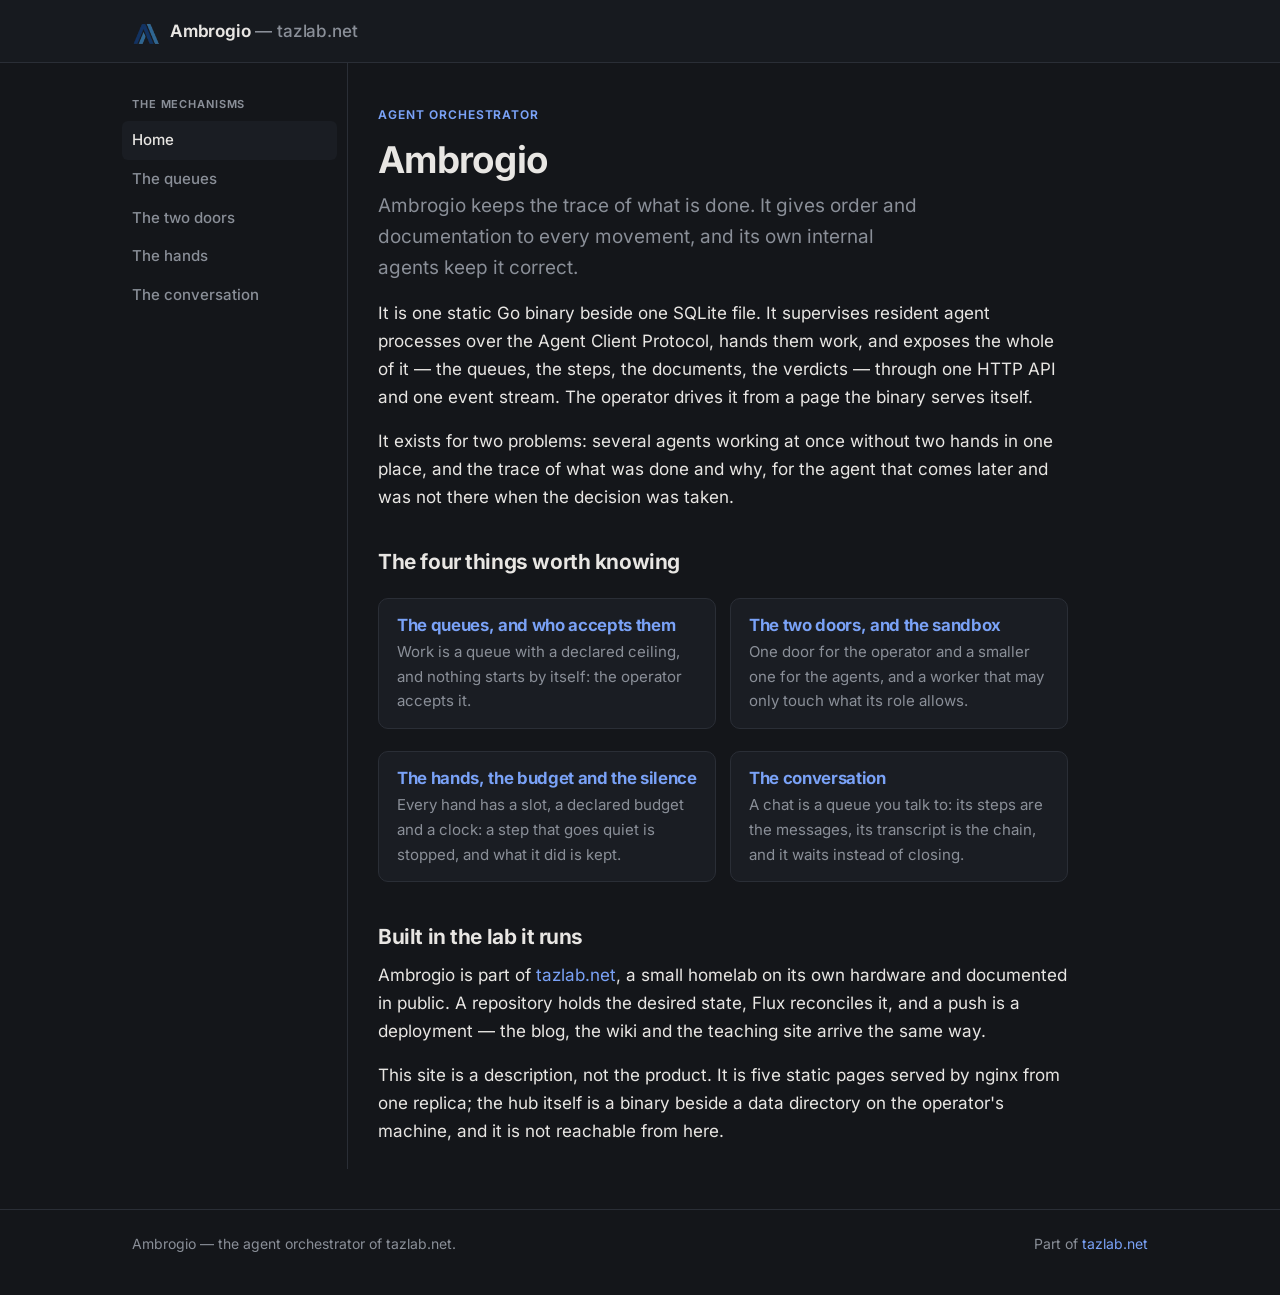
==== ambrogio-site/site/index.html @ 3ec3ca7d "the work of one task, committed by the worker before the delivery" ====
<!doctype html>
<html lang="en">
<head>
<meta charset="utf-8">
<meta name="viewport" content="width=device-width, initial-scale=1">
<title>Ambrogio — the agent orchestrator of tazlab.net</title>
<meta name="description" content="Ambrogio is one binary that supervises resident AI agents, carries their work in queues, and keeps the trace of what was done and why.">
<link rel="icon" href="favicon.ico">
<link rel="stylesheet" href="styles.css">
</head>
<body>
<header class="site-header">
  <div class="wrap">
    <a class="brand" href="index.html">
      <img src="logo.png" width="28" height="28" alt="">
      <span class="name">Ambrogio<span class="tld"> — tazlab.net</span></span>
    </a>
  </div>
</header>

<div class="wrap">
  <div class="shell">
    <nav class="side-menu" aria-label="Site">
      <p class="menu-label">The mechanisms</p>
      <a href="index.html" aria-current="page">Home</a>
      <a href="queues.html">The queues</a>
      <a href="doors.html">The two doors</a>
      <a href="hands.html">The hands</a>
      <a href="conversation.html">The conversation</a>
    </nav>

    <main>
      <p class="eyebrow">Agent orchestrator</p>
      <h1>Ambrogio</h1>
      <p class="lead">Ambrogio keeps the trace of what is done. It gives order and
        documentation to every movement, and its own internal agents keep it correct.</p>

      <p>It is one static Go binary beside one SQLite file. It supervises resident agent
        processes over the Agent Client Protocol, hands them work, and exposes the whole of it
        — the queues, the steps, the documents, the verdicts — through one HTTP API and one
        event stream. The operator drives it from a page the binary serves itself.</p>

      <p>It exists for two problems: several agents working at once without two hands in one
        place, and the trace of what was done and why, for the agent that comes later and was
        not there when the decision was taken.</p>

      <h2>The four things worth knowing</h2>
      <ul class="cards">
        <li class="card">
          <h3><a href="queues.html">The queues, and who accepts them</a></h3>
          <p>Work is a queue with a declared ceiling, and nothing starts by itself: the
            operator accepts it.</p>
        </li>
        <li class="card">
          <h3><a href="doors.html">The two doors, and the sandbox</a></h3>
          <p>One door for the operator and a smaller one for the agents, and a worker that may
            only touch what its role allows.</p>
        </li>
        <li class="card">
          <h3><a href="hands.html">The hands, the budget and the silence</a></h3>
          <p>Every hand has a slot, a declared budget and a clock: a step that goes quiet is
            stopped, and what it did is kept.</p>
        </li>
        <li class="card">
          <h3><a href="conversation.html">The conversation</a></h3>
          <p>A chat is a queue you talk to: its steps are the messages, its transcript is the
            chain, and it waits instead of closing.</p>
        </li>
      </ul>

      <h2>Built in the lab it runs</h2>
      <p>Ambrogio is part of <a href="https://tazlab.net">tazlab.net</a>, a small homelab on
        its own hardware and documented in public. A repository holds the desired state, Flux
        reconciles it, and a push is a deployment — the blog, the wiki and the teaching site
        arrive the same way.</p>
      <p>This site is a description, not the product. It is five static pages served by nginx
        from one replica; the hub itself is a binary beside a data directory on the operator's
        machine, and it is not reachable from here.</p>
    </main>
  </div>
</div>

<footer class="site-footer">
  <div class="wrap">
    <span>Ambrogio — the agent orchestrator of tazlab.net.</span>
    <span>Part of <a href="https://tazlab.net">tazlab.net</a></span>
  </div>
</footer>
</body>
</html>
---- ambrogio-site/site/styles.css ----
/* ambrogio.tazlab.net — one stylesheet, no framework, no CDN, no build step, no JavaScript.
   The palette is the product's own, read from ambrogio/v2/api/ui/app.css:15-16. */

@font-face {
  font-family: "Inter";
  font-style: normal;
  font-weight: 100 900;
  font-display: swap;
  src: url("fonts/inter.woff2") format("woff2");
}

:root {
  --bg: #14161a;        /* the ground */
  --panel: #1a1d23;     /* cards, code, the menu's active row */
  --bar: #171a1f;       /* the header — the engine's own bar ground */
  --fg: #e8e6e3;        /* body text */
  --dim: #8a8f98;       /* secondary text and idle menu links */
  --line: #2a2e36;      /* rules and borders */
  --accent: #7aa2f7;    /* links, the current page, focus */
  --radius: 10px;
  --measure: 720px;
  --sans: "Inter", system-ui, -apple-system, "Segoe UI", Roboto, Helvetica, Arial, sans-serif;
  --mono: ui-monospace, SFMono-Regular, "SF Mono", Menlo, Consolas, "Liberation Mono", monospace;
}

* { box-sizing: border-box; }

html { -webkit-text-size-adjust: 100%; }

body {
  margin: 0;
  background: var(--bg);
  color: var(--fg);
  font-family: var(--sans);
  font-size: 17px;
  line-height: 1.65;
  text-rendering: optimizeLegibility;
  -webkit-font-smoothing: antialiased;
}

a { color: var(--accent); text-decoration: none; }
a:hover { text-decoration: underline; }
a:focus-visible { outline: 2px solid var(--accent); outline-offset: 2px; border-radius: 3px; }

.wrap { max-width: 1060px; margin: 0 auto; padding: 0 22px; }

/* Header */
.site-header { background: var(--bar); border-bottom: 1px solid var(--line); }
.site-header .wrap { display: flex; align-items: center; min-height: 62px; padding-top: 10px; padding-bottom: 10px; }
.brand { display: inline-flex; align-items: center; gap: 10px; color: var(--fg); font-weight: 650; letter-spacing: -0.01em; }
.brand:hover { text-decoration: none; }
.brand img { display: block; width: 28px; height: 28px; }
.brand .name { font-size: 17px; }
.brand .tld { color: var(--dim); font-weight: 500; }

/* Side menu, and the page beside it */
.shell { display: grid; grid-template-columns: 216px minmax(0, 1fr); }
.side-menu { border-right: 1px solid var(--line); padding: 32px 20px 40px 0; }
.side-menu .menu-label { text-transform: uppercase; letter-spacing: 0.08em; font-size: 11px; font-weight: 650; color: var(--dim); margin: 0 0 8px; }
.side-menu a { display: block; padding: 7px 10px; margin: 0 -10px; border-radius: 6px; color: var(--dim); font-size: 15px; font-weight: 500; }
.side-menu a:hover { background: var(--panel); color: var(--fg); text-decoration: none; }
.side-menu a[aria-current="page"] { background: var(--panel); color: var(--fg); }

main { display: block; padding: 42px 0 8px 30px; max-width: var(--measure); }

/* Type */
h1, h2, h3 { line-height: 1.2; letter-spacing: -0.02em; font-weight: 680; }
h1 { font-size: 2.3rem; margin: 0 0 0.5rem; }
h2 { font-size: 1.3rem; margin: 2.4rem 0 0.7rem; }
h3 { font-size: 1.05rem; margin: 1.6rem 0 0.4rem; }
p { margin: 0 0 1rem; }
.lead { font-size: 1.18rem; color: var(--dim); max-width: 46ch; }
.eyebrow { text-transform: uppercase; letter-spacing: 0.08em; font-size: 12px; font-weight: 650; color: var(--accent); margin: 0 0 0.8rem; }
ul, ol { padding-left: 1.15rem; }
li { margin: 0.25rem 0; }
li strong { color: var(--fg); }
hr { border: 0; border-top: 1px solid var(--line); margin: 2.4rem 0; }

code { font-family: var(--mono); font-size: 0.86em; background: var(--panel); padding: 0.12em 0.4em; border-radius: 5px; }
pre { font-family: var(--mono); font-size: 0.84rem; line-height: 1.55; background: var(--panel); border: 1px solid var(--line); border-radius: var(--radius); padding: 14px 16px; overflow-x: auto; }
pre code { background: none; padding: 0; font-size: inherit; }

/* The four deep dives */
.cards { display: grid; grid-template-columns: repeat(2, 1fr); gap: 14px; margin: 1.2rem 0 0; padding: 0; list-style: none; }
.card { border: 1px solid var(--line); border-radius: var(--radius); padding: 16px 18px 14px; background: var(--panel); }
.card:hover { border-color: var(--accent); }
.card h3 { margin: 0; }
.card p { color: var(--dim); font-size: 15px; margin: 0.3rem 0 0; }

/* The delivery lane — the one diagram on the site */
.lane { display: flex; flex-wrap: wrap; align-items: center; gap: 8px; margin: 1rem 0 1.4rem; padding: 0; list-style: none; }
.lane .step { border: 1px solid var(--line); border-radius: 8px; padding: 7px 11px; font-size: 14px; font-weight: 550; background: var(--panel); white-space: nowrap; }
.lane .arrow { color: var(--dim); font-size: 14px; }

/* Footer */
.site-footer { border-top: 1px solid var(--line); margin-top: 40px; padding: 22px 0 40px; color: var(--dim); font-size: 14px; }
.site-footer .wrap { display: flex; flex-wrap: wrap; justify-content: space-between; gap: 10px; }

@media (max-width: 720px) {
  body { font-size: 16px; }
  h1 { font-size: 1.9rem; }
  .shell { grid-template-columns: 1fr; }
  .side-menu { display: flex; flex-wrap: wrap; gap: 6px; border-right: 0; border-bottom: 1px solid var(--line); padding: 12px 0; }
  .side-menu .menu-label { display: none; }
  .side-menu a { margin: 0; padding: 6px 9px; }
  main { padding: 30px 0 8px; }
  .cards { grid-template-columns: 1fr; }
}
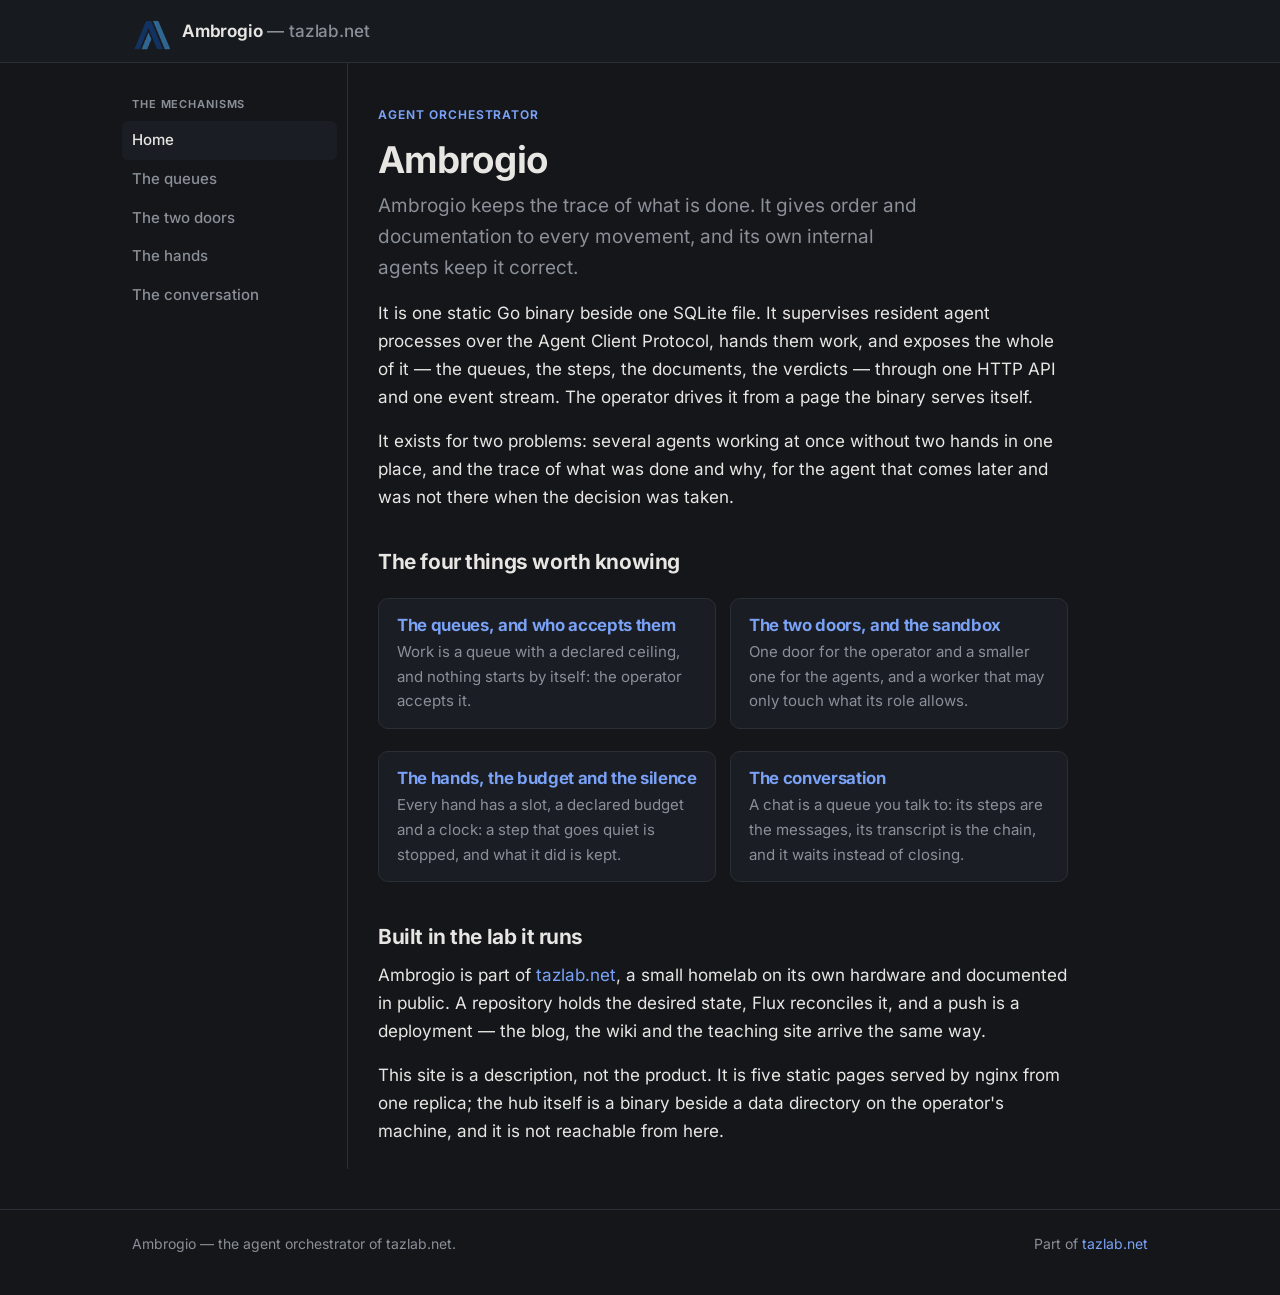
==== commit 73e8ad07: "site: the header carries the 512 mark, drawn at 40 px site/logo.png was android-chrome-192x192.png o" ====
--- a/ambrogio-site/site/index.html
+++ b/ambrogio-site/site/index.html
@@ -12,7 +12,7 @@
 <header class="site-header">
   <div class="wrap">
     <a class="brand" href="index.html">
-      <img src="logo.png" width="28" height="28" alt="">
+      <img src="logo.png" width="512" height="512" alt="">
       <span class="name">Ambrogio<span class="tld"> — tazlab.net</span></span>
     </a>
   </div>
--- a/ambrogio-site/site/styles.css
+++ b/ambrogio-site/site/styles.css
@@ -49,7 +49,12 @@
 .site-header .wrap { display: flex; align-items: center; min-height: 62px; padding-top: 10px; padding-bottom: 10px; }
 .brand { display: inline-flex; align-items: center; gap: 10px; color: var(--fg); font-weight: 650; letter-spacing: -0.01em; }
 .brand:hover { text-decoration: none; }
-.brand img { display: block; width: 28px; height: 28px; }
+/* The mark. site/logo.png is android-chrome-512x512.png of the Ambrogio icon set
+   (ambrogio/v2/api/, from app-icons.zip): 512×512, 121,589 B — the largest the set
+   holds. Drawn at 40 px, a header mark and not a favicon (the favicon stays
+   favicon.ico, in the tab's business). 40 px keeps the header's own 62 px min-height
+   in charge, so the mark grows without moving anything else on the page. */
+.brand img { display: block; width: 40px; height: 40px; }
 .brand .name { font-size: 17px; }
 .brand .tld { color: var(--dim); font-weight: 500; }
 
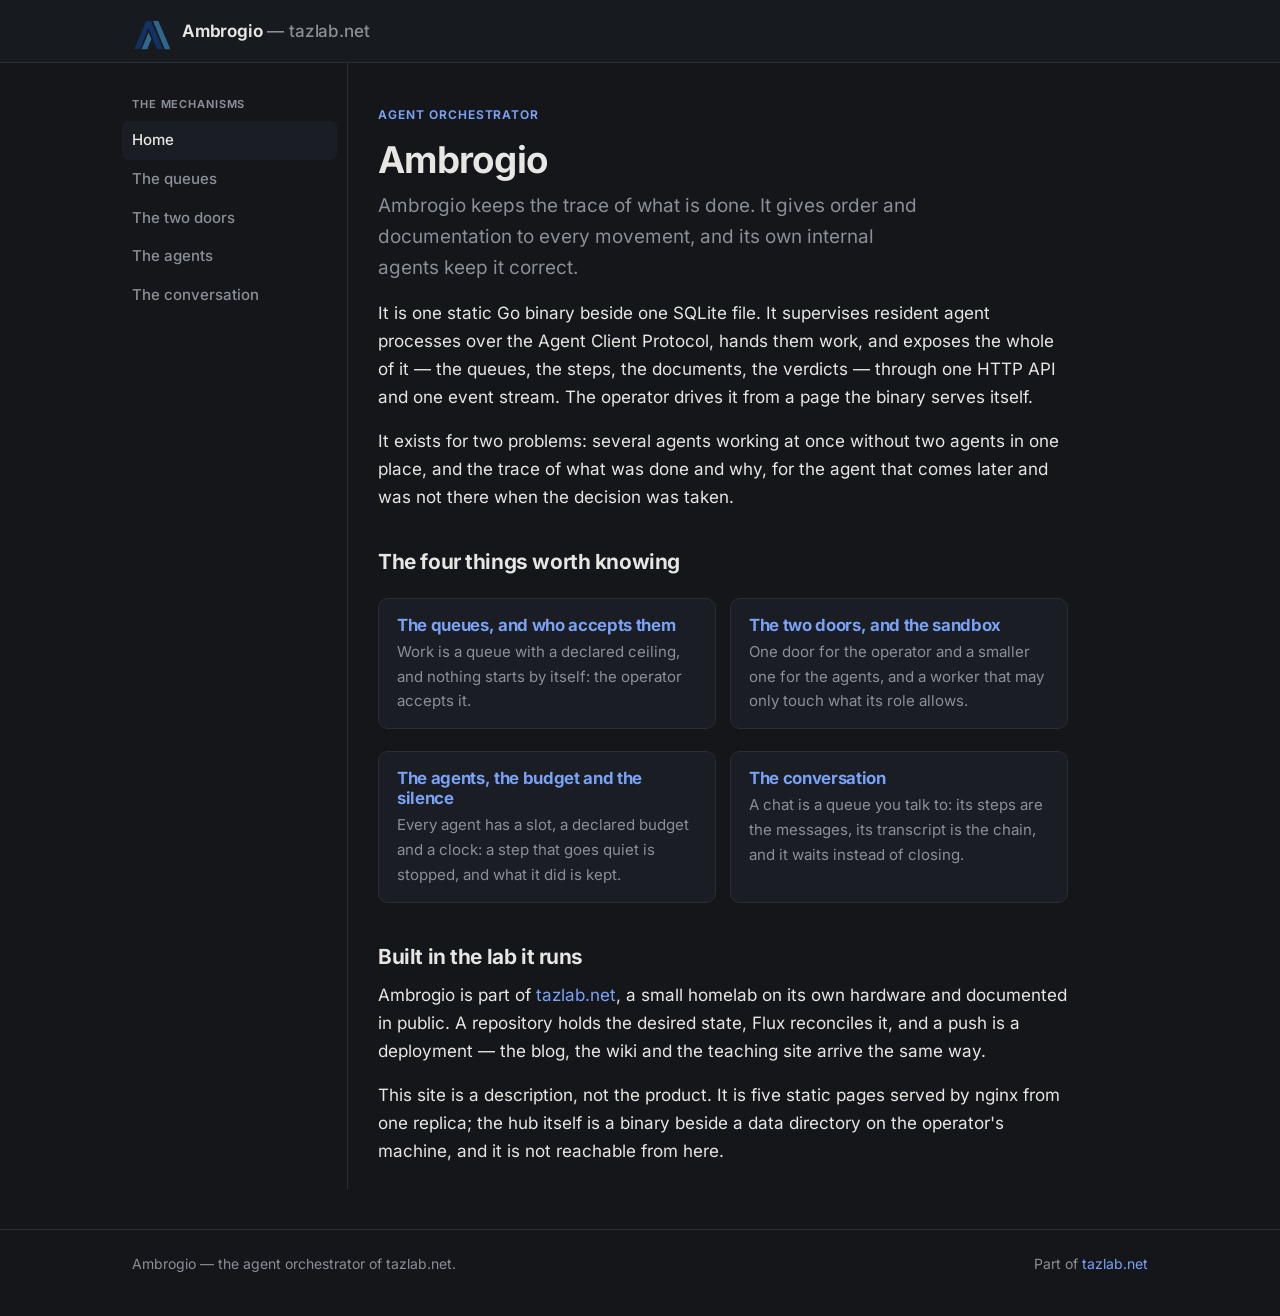
==== commit b0ff6ffd: "the word for the being is agent: the site's hands.html is agents.html, and every link with it The op" ====
--- a/ambrogio-site/site/index.html
+++ b/ambrogio-site/site/index.html
@@ -25,7 +25,7 @@
       <a href="index.html" aria-current="page">Home</a>
       <a href="queues.html">The queues</a>
       <a href="doors.html">The two doors</a>
-      <a href="hands.html">The hands</a>
+      <a href="agents.html">The agents</a>
       <a href="conversation.html">The conversation</a>
     </nav>
 
@@ -40,7 +40,7 @@
         — the queues, the steps, the documents, the verdicts — through one HTTP API and one
         event stream. The operator drives it from a page the binary serves itself.</p>
 
-      <p>It exists for two problems: several agents working at once without two hands in one
+      <p>It exists for two problems: several agents working at once without two agents in one
         place, and the trace of what was done and why, for the agent that comes later and was
         not there when the decision was taken.</p>
 
@@ -57,8 +57,8 @@
             only touch what its role allows.</p>
         </li>
         <li class="card">
-          <h3><a href="hands.html">The hands, the budget and the silence</a></h3>
-          <p>Every hand has a slot, a declared budget and a clock: a step that goes quiet is
+          <h3><a href="agents.html">The agents, the budget and the silence</a></h3>
+          <p>Every agent has a slot, a declared budget and a clock: a step that goes quiet is
             stopped, and what it did is kept.</p>
         </li>
         <li class="card">
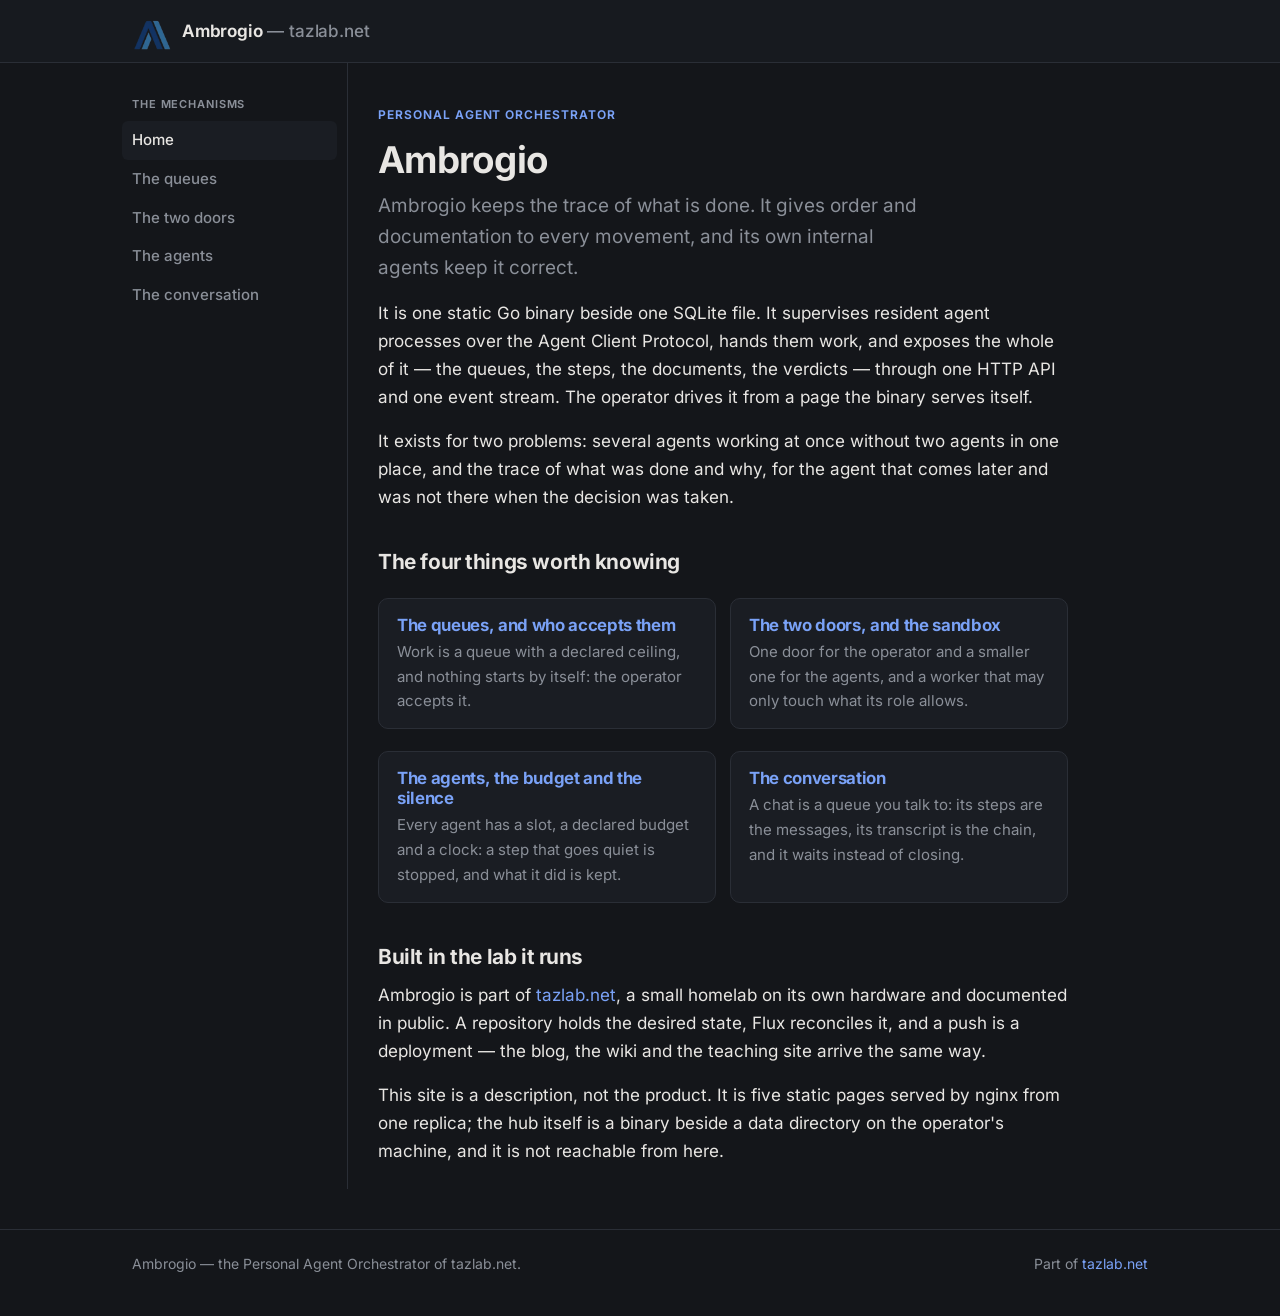
==== commit 08026245: "the site says Personal Agent Orchestrator: the phrase moved everywhere it is read The operator filed" ====
--- a/ambrogio-site/site/index.html
+++ b/ambrogio-site/site/index.html
@@ -3,7 +3,7 @@
 <head>
 <meta charset="utf-8">
 <meta name="viewport" content="width=device-width, initial-scale=1">
-<title>Ambrogio — the agent orchestrator of tazlab.net</title>
+<title>Ambrogio — the Personal Agent Orchestrator of tazlab.net</title>
 <meta name="description" content="Ambrogio is one binary that supervises resident AI agents, carries their work in queues, and keeps the trace of what was done and why.">
 <link rel="icon" href="favicon.ico">
 <link rel="stylesheet" href="styles.css">
@@ -30,7 +30,7 @@
     </nav>
 
     <main>
-      <p class="eyebrow">Agent orchestrator</p>
+      <p class="eyebrow">Personal Agent Orchestrator</p>
       <h1>Ambrogio</h1>
       <p class="lead">Ambrogio keeps the trace of what is done. It gives order and
         documentation to every movement, and its own internal agents keep it correct.</p>
@@ -82,7 +82,7 @@
 
 <footer class="site-footer">
   <div class="wrap">
-    <span>Ambrogio — the agent orchestrator of tazlab.net.</span>
+    <span>Ambrogio — the Personal Agent Orchestrator of tazlab.net.</span>
     <span>Part of <a href="https://tazlab.net">tazlab.net</a></span>
   </div>
 </footer>
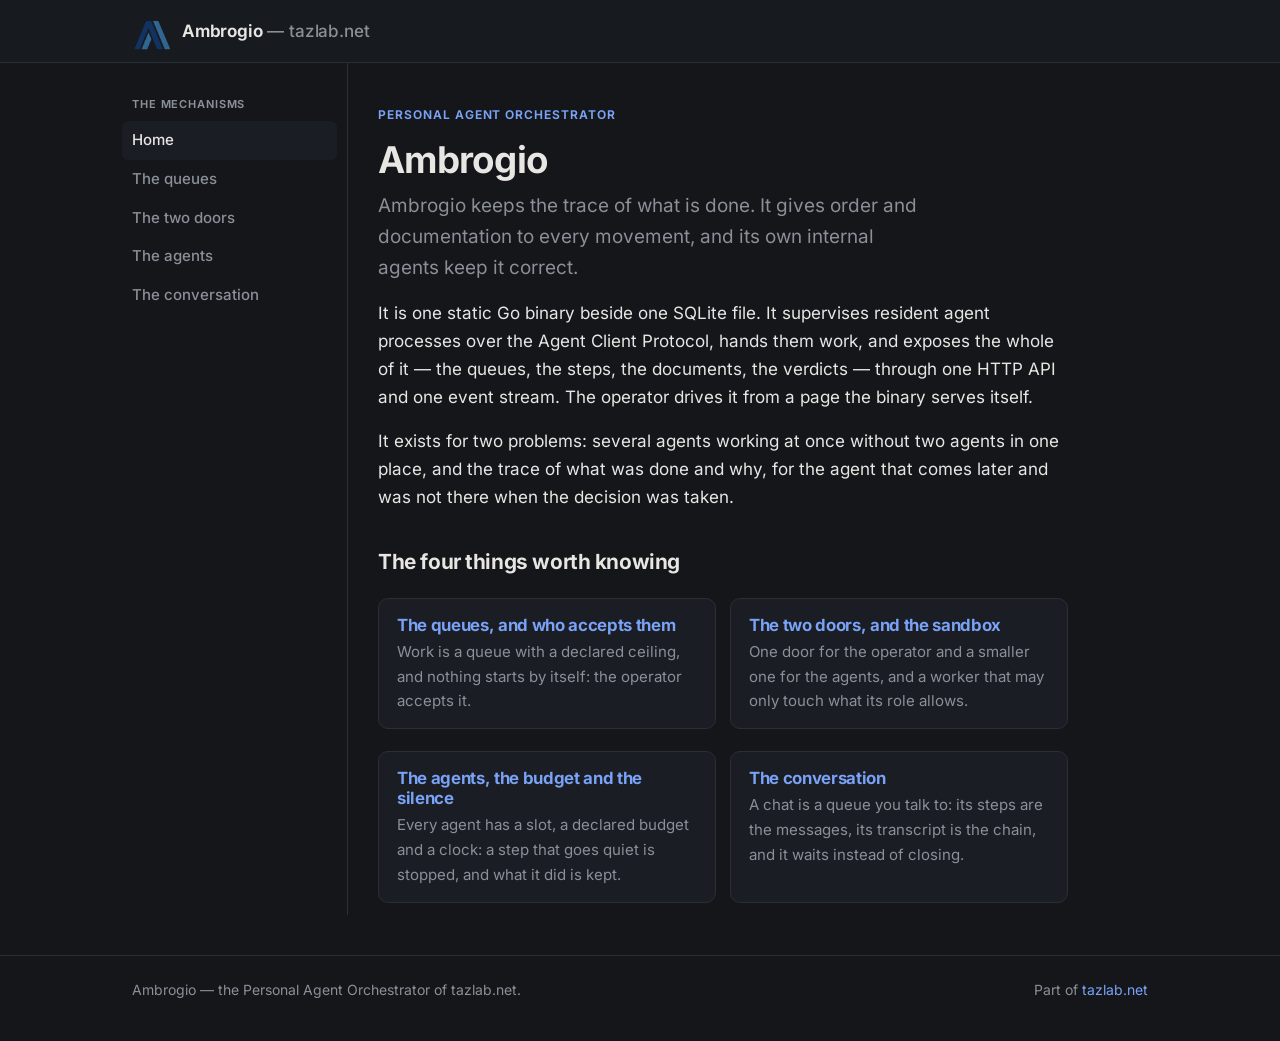
==== commit 3717efe1: "index.html: the "Built in the lab it runs" section is gone The operator asked for the section out of" ====
--- a/ambrogio-site/site/index.html
+++ b/ambrogio-site/site/index.html
@@ -5,6 +5,11 @@
 <meta name="viewport" content="width=device-width, initial-scale=1">
 <title>Ambrogio — the Personal Agent Orchestrator of tazlab.net</title>
 <meta name="description" content="Ambrogio is one binary that supervises resident AI agents, carries their work in queues, and keeps the trace of what was done and why.">
+<meta property="og:title" content="Ambrogio — the Personal Agent Orchestrator of tazlab.net">
+<meta property="og:description" content="Ambrogio is one binary that supervises resident AI agents, carries their work in queues, and keeps the trace of what was done and why.">
+<meta property="og:image" content="https://ambrogio.tazlab.net/logo.png">
+<meta property="og:url" content="https://ambrogio.tazlab.net/">
+<meta property="og:type" content="website">
 <link rel="icon" href="favicon.ico">
 <link rel="stylesheet" href="styles.css">
 </head>
@@ -67,15 +72,6 @@
             chain, and it waits instead of closing.</p>
         </li>
       </ul>
-
-      <h2>Built in the lab it runs</h2>
-      <p>Ambrogio is part of <a href="https://tazlab.net">tazlab.net</a>, a small homelab on
-        its own hardware and documented in public. A repository holds the desired state, Flux
-        reconciles it, and a push is a deployment — the blog, the wiki and the teaching site
-        arrive the same way.</p>
-      <p>This site is a description, not the product. It is five static pages served by nginx
-        from one replica; the hub itself is a binary beside a data directory on the operator's
-        machine, and it is not reachable from here.</p>
     </main>
   </div>
 </div>
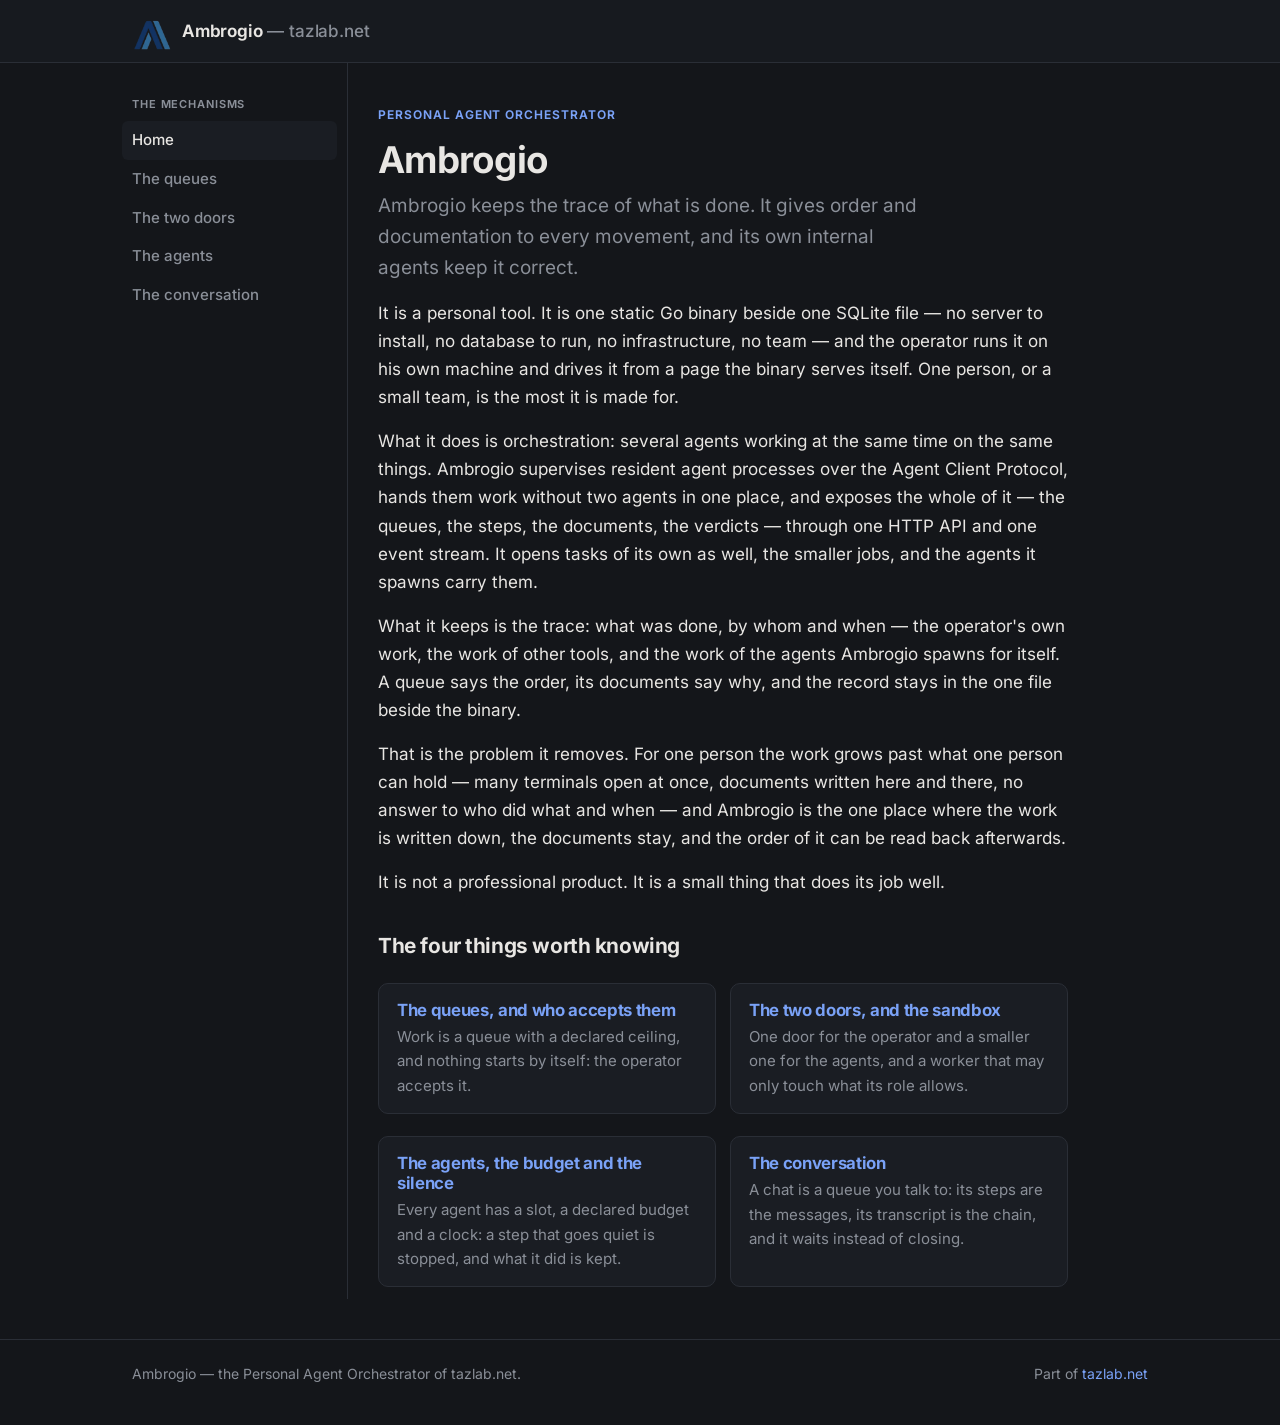
==== commit 6e214c69: "index.html: the page says it is a personal tool, who it is for, and what it takes off one person" ====
--- a/ambrogio-site/site/index.html
+++ b/ambrogio-site/site/index.html
@@ -4,9 +4,9 @@
 <meta charset="utf-8">
 <meta name="viewport" content="width=device-width, initial-scale=1">
 <title>Ambrogio — the Personal Agent Orchestrator of tazlab.net</title>
-<meta name="description" content="Ambrogio is one binary that supervises resident AI agents, carries their work in queues, and keeps the trace of what was done and why.">
+<meta name="description" content="Ambrogio is a personal tool: one binary beside one file, for one person or a small team, that supervises resident AI agents, carries their work in queues, and keeps the trace of what was done and why.">
 <meta property="og:title" content="Ambrogio — the Personal Agent Orchestrator of tazlab.net">
-<meta property="og:description" content="Ambrogio is one binary that supervises resident AI agents, carries their work in queues, and keeps the trace of what was done and why.">
+<meta property="og:description" content="Ambrogio is a personal tool: one binary beside one file, for one person or a small team, that supervises resident AI agents, carries their work in queues, and keeps the trace of what was done and why.">
 <meta property="og:image" content="https://ambrogio.tazlab.net/logo.png">
 <meta property="og:url" content="https://ambrogio.tazlab.net/">
 <meta property="og:type" content="website">
@@ -40,14 +40,29 @@
       <p class="lead">Ambrogio keeps the trace of what is done. It gives order and
         documentation to every movement, and its own internal agents keep it correct.</p>
 
-      <p>It is one static Go binary beside one SQLite file. It supervises resident agent
-        processes over the Agent Client Protocol, hands them work, and exposes the whole of it
-        — the queues, the steps, the documents, the verdicts — through one HTTP API and one
-        event stream. The operator drives it from a page the binary serves itself.</p>
+      <p>It is a personal tool. It is one static Go binary beside one SQLite file — no
+        server to install, no database to run, no infrastructure, no team — and the operator
+        runs it on his own machine and drives it from a page the binary serves itself. One
+        person, or a small team, is the most it is made for.</p>
 
-      <p>It exists for two problems: several agents working at once without two agents in one
-        place, and the trace of what was done and why, for the agent that comes later and was
-        not there when the decision was taken.</p>
+      <p>What it does is orchestration: several agents working at the same time on the same
+        things. Ambrogio supervises resident agent processes over the Agent Client Protocol,
+        hands them work without two agents in one place, and exposes the whole of it — the
+        queues, the steps, the documents, the verdicts — through one HTTP API and one event
+        stream. It opens tasks of its own as well, the smaller jobs, and the agents it spawns
+        carry them.</p>
+
+      <p>What it keeps is the trace: what was done, by whom and when — the operator's own
+        work, the work of other tools, and the work of the agents Ambrogio spawns for itself.
+        A queue says the order, its documents say why, and the record stays in the one file
+        beside the binary.</p>
+
+      <p>That is the problem it removes. For one person the work grows past what one person
+        can hold — many terminals open at once, documents written here and there, no answer to
+        who did what and when — and Ambrogio is the one place where the work is written down,
+        the documents stay, and the order of it can be read back afterwards.</p>
+
+      <p>It is not a professional product. It is a small thing that does its job well.</p>
 
       <h2>The four things worth knowing</h2>
       <ul class="cards">
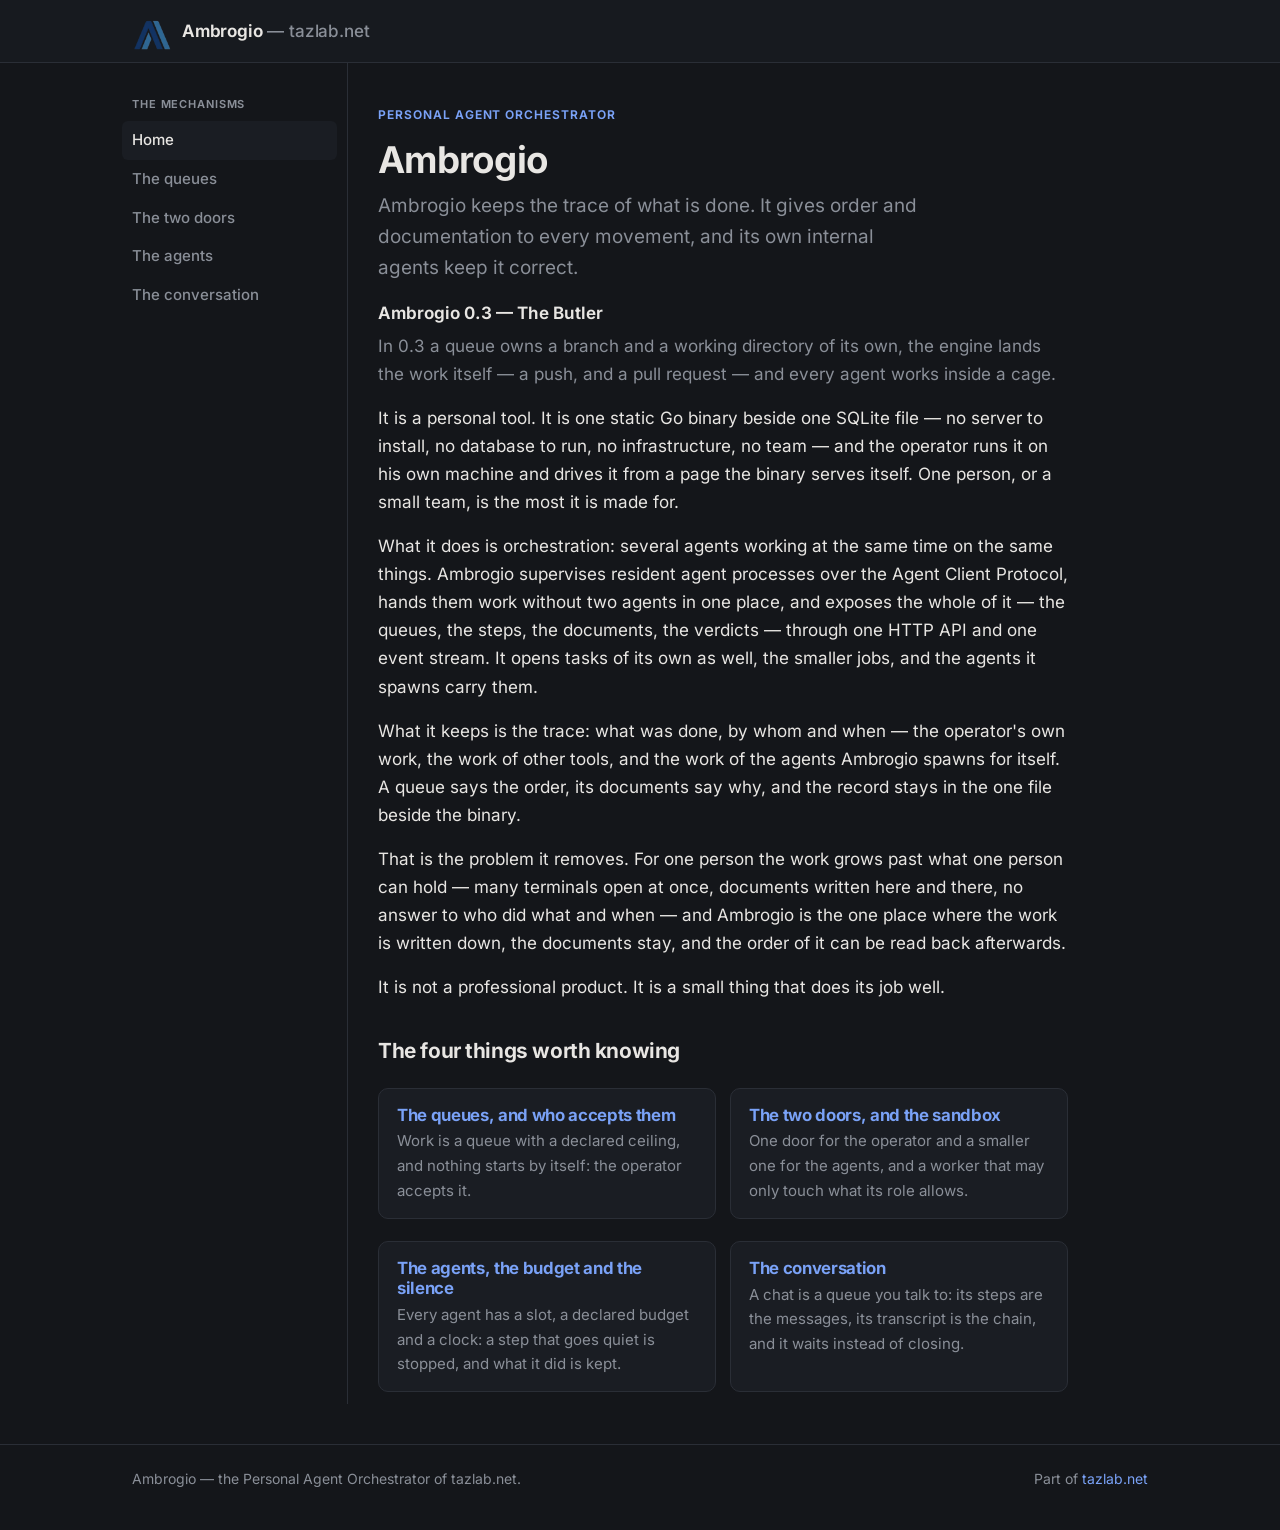
==== commit 1618befe: "index.html: the first page says Ambrogio 0.3 — The Butler, and what changed in it" ====
--- a/ambrogio-site/site/index.html
+++ b/ambrogio-site/site/index.html
@@ -39,6 +39,11 @@
       <h1>Ambrogio</h1>
       <p class="lead">Ambrogio keeps the trace of what is done. It gives order and
         documentation to every movement, and its own internal agents keep it correct.</p>
+
+      <p class="release">Ambrogio 0.3 — The Butler</p>
+      <p class="release-note">In 0.3 a queue owns a branch and a working directory of its own,
+        the engine lands the work itself — a push, and a pull request — and every agent works
+        inside a cage.</p>
 
       <p>It is a personal tool. It is one static Go binary beside one SQLite file — no
         server to install, no database to run, no infrastructure, no team — and the operator
--- a/ambrogio-site/site/styles.css
+++ b/ambrogio-site/site/styles.css
@@ -76,6 +76,9 @@
 p { margin: 0 0 1rem; }
 .lead { font-size: 1.18rem; color: var(--dim); max-width: 46ch; }
 .eyebrow { text-transform: uppercase; letter-spacing: 0.08em; font-size: 12px; font-weight: 650; color: var(--accent); margin: 0 0 0.8rem; }
+/* The release the page is about, and the one sentence on what changed in it. */
+.release { font-weight: 650; margin: 0.4rem 0 0.3rem; }
+.release-note { color: var(--dim); }
 ul, ol { padding-left: 1.15rem; }
 li { margin: 0.25rem 0; }
 li strong { color: var(--fg); }
